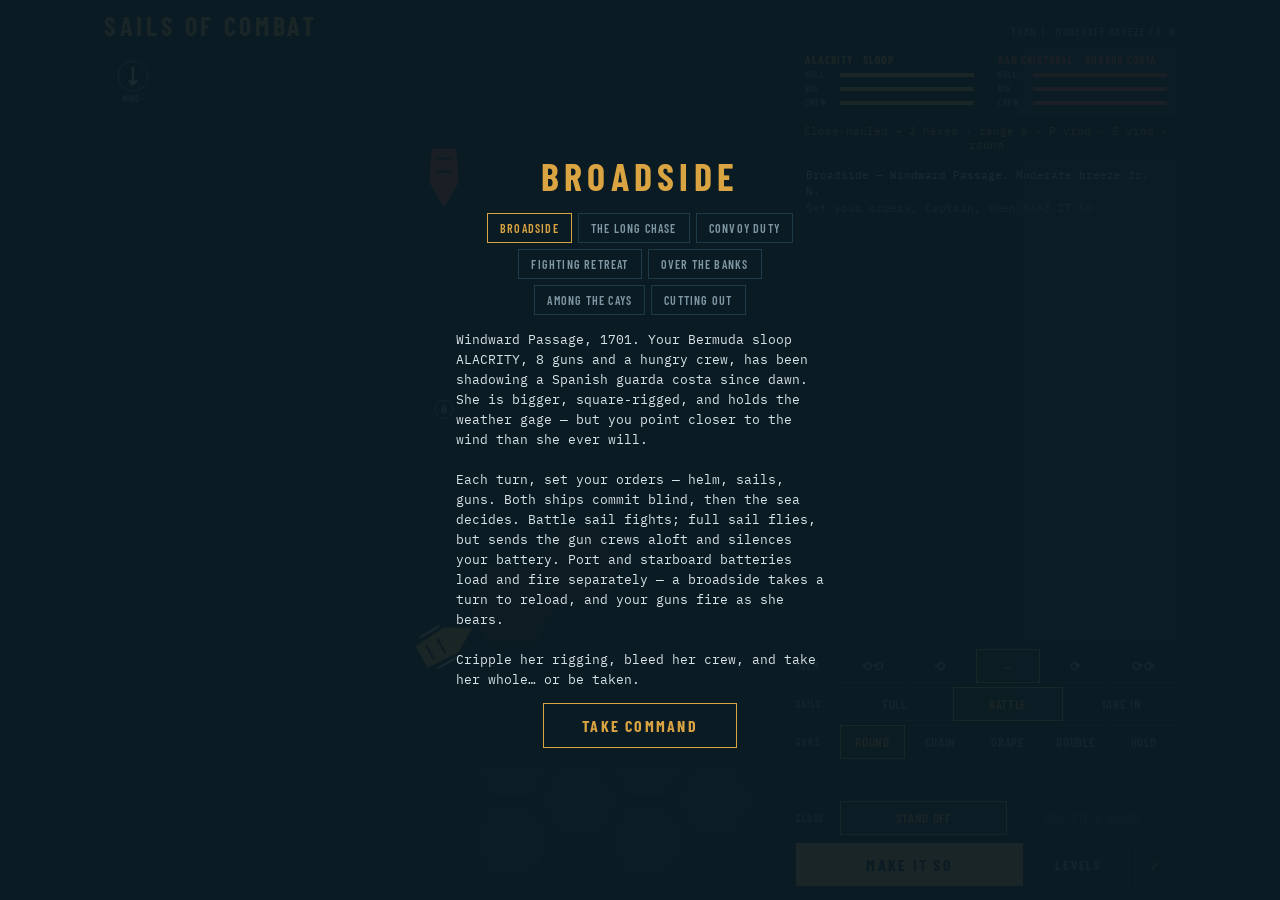
==== index.html @ 85b59c72 "Stop the controls moving between levels Switching levels moved every button. A level with three ship" ====
<!doctype html>
<html lang="en">
<head>
<meta charset="utf-8">
<meta name="viewport" content="width=device-width, initial-scale=1, viewport-fit=cover">
<title>Sails of Combat</title>
<meta name="description" content="A turn-based age-of-sail gunnery duel played on a hex chart.">
<link rel="stylesheet" href="https://fonts.googleapis.com/css2?family=Barlow+Condensed:wght@500;600;700&family=IBM+Plex+Mono:wght@400;500&display=swap">
<link rel="stylesheet" href="src/styles/base.css">
<link rel="stylesheet" href="src/styles/layout.css">
<link rel="stylesheet" href="src/styles/components.css">
</head>
<body>

<div class="wrap">
  <header>
    <h1>Sails of Combat</h1>
    <div class="sub" id="turnLabel">Turn 1</div>
  </header>

  <div id="boardBox"><canvas id="sea"></canvas></div>

  <div class="panel-col">
    <!-- ship cards are built from the scenario at run time -->
    <div class="ships" id="ships"></div>

    <div class="hint" id="hint"></div>

    <div class="log" id="log"></div>

    <div class="orders-area" id="ordersArea">
    <div class="orders" id="ordersNormal">
      <div class="orow"><span class="lbl">Helm</span>
        <div class="seg" id="segHelm">
          <button data-v="-2">⟲⟲</button><button data-v="-1">⟲</button><button data-v="0" class="on">—</button><button data-v="1">⟳</button><button data-v="2">⟳⟳</button>
        </div>
      </div>
      <div class="orow"><span class="lbl">Sails</span>
        <div class="seg" id="segSails">
          <button data-v="full">Full</button><button data-v="battle" class="on">Battle</button><button data-v="takein">Take in</button>
        </div>
      </div>
      <div class="orow"><span class="lbl">Guns</span>
        <div class="seg" id="segShot">
          <button data-v="round" class="on">Round</button><button data-v="chain">Chain</button><button data-v="grape">Grape</button><button data-v="double">Double</button><button data-v="hold">Hold</button>
        </div>
      </div>
      <div class="orow" id="cableRow"><span class="lbl">Cable</span>
        <div class="seg" id="segCable">
          <button data-v="stand" class="on">Stand on</button><button data-v="letgo" id="anchorBtn">Let go anchor</button><button data-v="weigh" id="weighBtn">Weigh anchor</button>
        </div>
      </div>
      <div class="orow"><span class="lbl">Close</span>
        <div class="seg" id="segGrap">
          <button data-v="no" class="on">Stand off</button><button data-v="yes" id="grapBtn">Grapple &amp; board</button>
        </div>
      </div>
    </div>

    <div class="orders" id="ordersBoarding" style="display:none">
      <div class="orow"><span class="lbl">Melee</span>
        <div class="seg" id="segMelee">
          <button data-v="press" class="on">All hands</button><button data-v="boarders">Boarders</button><button data-v="hold">Repel</button><button data-v="back">Cut free</button>
        </div>
      </div>
    </div>

    </div>

    <div class="execrow">
      <button id="exec">Make it so</button>
      <button id="restart">Levels</button>
      <button id="mute" class="icon-btn" title="Sound on or off" aria-label="Sound on or off">♪</button>
    </div>

  </div>
</div>

<div class="banner show" id="banner">
  <h2 id="bTitle">Sails of Combat</h2>
  <div class="picks" id="bList"></div>
  <p id="bText"></p>
  <div class="bbtns">
    <button id="bBtn">Take command</button>
    <button id="bAlt" style="display:none">Resume action</button>
  </div>
</div>

<script type="module" src="src/main.js"></script>
</body>
</html>
---- src/styles/base.css ----
/* Committed single-theme: night gunnery chart. Painted explicitly so it holds
   on any host ground — no light-mode variant by design. */
:root {
  --sea: #0B1B24;
  --panel: #10242F;
  --chart: #1D3A48;
  --chart-dim: #152C38;
  --land: #24404A;
  --shoal: #3C6A72;
  --anchorage: rgba(60, 106, 114, 0.18);
  --land-tall: #35525A;
  --ink: #D8E4E8;
  --ink-dim: #7E97A2;
  --brass: #D9A441;
  --signal: #E4593F;
  --flash: #F2E9D8;

  --ui-sm: 10px;
  --ui-md: 13px;
  --ui-lg: 16px;
}

* { box-sizing: border-box; }

html, body {
  margin: 0; padding: 0; height: 100%;
  background: var(--sea);
  color: var(--ink);
  font-family: "Barlow Condensed", "Arial Narrow", sans-serif;
  touch-action: manipulation;
  -webkit-tap-highlight-color: transparent;
  overflow: hidden;
}

button { font-family: inherit; }

@media (prefers-reduced-motion: reduce) {
  * { animation-duration: 0.01ms !important; transition-duration: 0.01ms !important; }
}
---- src/styles/layout.css ----
/* Phone first: one column, the chart taking whatever height is left over.
   Wide screens get the chart on the left and the orders beside it. */
.wrap {
  max-width: 440px; margin: 0 auto;
  height: 100dvh;
  padding: 8px 10px 10px;
  display: flex; flex-direction: column; gap: 6px;
}

header { display: flex; align-items: baseline; justify-content: space-between; gap: 10px; flex: none; flex-wrap: nowrap; }
h1 { flex: 0 1 auto; min-width: 0; }
h1 { margin: 0; font-size: 20px; font-weight: 700; letter-spacing: 0.14em; text-transform: uppercase; color: var(--brass); }
.sub {
  font-size: 11px; font-weight: 500; letter-spacing: 0.12em; text-transform: uppercase;
  color: var(--ink-dim); text-align: right;
  min-width: 0; overflow: hidden; text-overflow: ellipsis; white-space: nowrap;
}

.ships { display: flex; gap: 6px; flex: none; flex-wrap: wrap; }
#boardBox { flex: 1 1 auto; min-height: 0; position: relative; }
#sea { position: absolute; inset: 0; width: 100%; height: 100%; display: block; border: 1px solid var(--chart); background: var(--sea); }
.panel-col { display: contents; }

/* Landscape phones and tablets: chart left, everything else right. */
@media (min-width: 720px) {
  .wrap {
    max-width: 1100px;
    display: grid;
    grid-template-columns: minmax(0, 1.35fr) minmax(300px, 0.85fr);
    grid-template-rows: auto minmax(0, 1fr);
    column-gap: 12px;
    padding: 10px 14px 14px;
  }
  header { grid-column: 1 / -1; }
  #boardBox { grid-column: 1; grid-row: 2; }
  .panel-col {
    grid-column: 2; grid-row: 2;
    display: flex; flex-direction: column; gap: 8px;
    min-height: 0; overflow-y: auto;
  }
  .ships { flex-wrap: wrap; }
  .card { min-width: 130px; }
  /* The log takes the slack, so the order rows and the buttons stay put no
     matter how many ships a level has or how long the forecast line runs.
     Specific enough to beat the base rule in components.css, which is loaded
     after this file. */
  .panel-col .log { height: auto; flex: 1 1 60px; min-height: 44px; }
  h1 { font-size: 26px; }
}

@media (min-width: 1100px) {
  .wrap { grid-template-columns: minmax(0, 1.5fr) 380px; }
  .seg button { font-size: 14px; padding: 10px 0; }
}

/* Short landscape phones: trim the chrome so the chart still fits. */
@media (max-height: 480px) and (orientation: landscape) {
  h1 { font-size: 17px; }
  .log { height: 44px; }
  .seg button { padding: 6px 0; font-size: 12px; }
  #exec { padding: 8px 0; }
}
---- src/styles/components.css ----
/* --- ship cards --- */
.card { flex: 1 1 140px; background: var(--panel); border: 1px solid var(--chart); padding: 4px 8px 6px; }
.card .name { font-size: 11.5px; font-weight: 700; letter-spacing: 0.09em; text-transform: uppercase; }
.card.you .name { color: var(--brass); }
.card.foe .name { color: var(--signal); }
.card.ward .name { color: var(--ink); }
.card.hidden-ship { opacity: 0.42; }
.card.struck { opacity: 0.3; text-decoration: line-through; }
.bar { display: flex; align-items: center; gap: 5px; margin-top: 3px; }
.bar .lb { width: 30px; font-size: 9px; font-weight: 600; letter-spacing: 0.12em; text-transform: uppercase; color: var(--ink-dim); }
.bar .track { flex: 1; height: 4px; background: rgba(0,0,0,0.45); }
.bar .fill { height: 100%; transition: width 180ms linear; }
.you .fill { background: var(--brass); }
.foe .fill { background: var(--signal); }
.ward .fill { background: var(--ink); }

/* --- forecast line --- */
.hint {
  flex: none; font-family: "IBM Plex Mono", monospace;
  font-size: 11px; color: var(--brass); text-align: center;
  /* Two lines' worth, always: it wraps on some levels and not others. */
  min-height: 2.7em; display: flex; align-items: center; justify-content: center;
}

/* --- order segments --- */
.orders-area { flex: none; }
.orders { display: flex; flex-direction: column; gap: 4px; flex: none; }
/* A row that does not apply on this map keeps its space rather than collapsing
   and dragging every control under the cursor somewhere else. */
.orow.reserved { visibility: hidden; }
.orow { display: flex; gap: 4px; align-items: stretch; }
.orow .lbl { width: 40px; display: flex; align-items: center; font-size: 10px; font-weight: 600; letter-spacing: 0.12em; text-transform: uppercase; color: var(--ink-dim); }
.seg { flex: 1; display: flex; gap: 3px; }
.seg button {
  flex: 1; font-size: var(--ui-md); font-weight: 600; letter-spacing: 0.05em; text-transform: uppercase;
  padding: 8px 0; border: 1px solid var(--chart);
  background: transparent; color: var(--ink-dim); cursor: pointer;
  min-height: 34px;
}
.seg button.on { border-color: var(--brass); color: var(--brass); background: rgba(217,164,65,0.10); }
.seg button:disabled { opacity: 0.3; cursor: default; }
.seg button:focus-visible { outline: 2px solid var(--flash); outline-offset: 1px; }

.execrow { display: flex; gap: 5px; flex: none; align-items: stretch; }
.execrow button { font-weight: 700; letter-spacing: 0.14em; text-transform: uppercase; cursor: pointer; }
#exec { flex: 2.6; font-size: var(--ui-lg); padding: 11px 0; border: 1px solid var(--brass); background: var(--brass); color: var(--sea); }
#exec:disabled { opacity: 0.4; }
#restart { flex: 1; font-size: var(--ui-md); border: 1px solid var(--chart); background: transparent; color: var(--ink-dim); }

/* --- log --- */
.log {
  flex: none; background: var(--panel); border: 1px solid var(--chart);
  padding: 5px 9px; font-family: "IBM Plex Mono", monospace;
  font-size: 11px; line-height: 1.5; color: var(--ink-dim);
  height: 58px; overflow-y: auto;
}
.log .you { color: var(--brass); }
.log .foe { color: var(--signal); }
.log .big { color: var(--flash); }
.log .turnhead { color: var(--ink); }

/* --- briefing / verdict overlay --- */
.banner {
  position: fixed; inset: 0; display: none;
  align-items: center; justify-content: center; flex-direction: column; gap: 14px;
  background: rgba(11,27,36,0.93); text-align: center; padding: 26px 20px; z-index: 10;
  overflow-y: auto;
}
.banner.show { display: flex; }
.banner h2 { margin: 0; font-size: clamp(26px, 7vw, 38px); font-weight: 700; letter-spacing: 0.14em; text-transform: uppercase; }
.banner p {
  font-family: "IBM Plex Mono", monospace; font-size: 12.5px; line-height: 1.6;
  color: var(--ink); margin: 0; max-width: 46ch; text-align: left; white-space: pre-line;
}
.banner .picks { display: flex; flex-wrap: wrap; gap: 6px; justify-content: center; max-width: 46ch; }
.banner .pick {
  font-size: 12px; font-weight: 600; letter-spacing: 0.1em; text-transform: uppercase;
  padding: 7px 12px; border: 1px solid var(--chart); background: transparent; color: var(--ink-dim); cursor: pointer;
}
.banner .pick.on { border-color: var(--brass); color: var(--brass); }
.banner .pick.won { color: var(--ink); border-color: var(--ink-dim); }
.banner .pick.won.on { color: var(--brass); border-color: var(--brass); }
.banner .bbtns { display: flex; gap: 8px; flex-wrap: wrap; justify-content: center; }
.banner #bAlt {
  font-size: var(--ui-md); font-weight: 600; letter-spacing: 0.12em; text-transform: uppercase;
  padding: 12px 22px; border: 1px solid var(--chart); background: transparent; color: var(--ink-dim); cursor: pointer;
}
.banner #bBtn {
  font-size: var(--ui-lg); font-weight: 700; letter-spacing: 0.14em; text-transform: uppercase;
  padding: 12px 38px; border: 1px solid var(--brass); background: transparent; color: var(--brass); cursor: pointer;
}

/* --- sound toggle, in the button row where it always has room --- */
.icon-btn {
  flex: 0 0 auto;
  border: 1px solid var(--chart); background: transparent; color: var(--brass);
  font-size: 15px; line-height: 1; padding: 0 12px; cursor: pointer; min-width: 42px;
}
.icon-btn.off { color: var(--ink-dim); }
.icon-btn:focus-visible { outline: 2px solid var(--flash); outline-offset: 1px; }
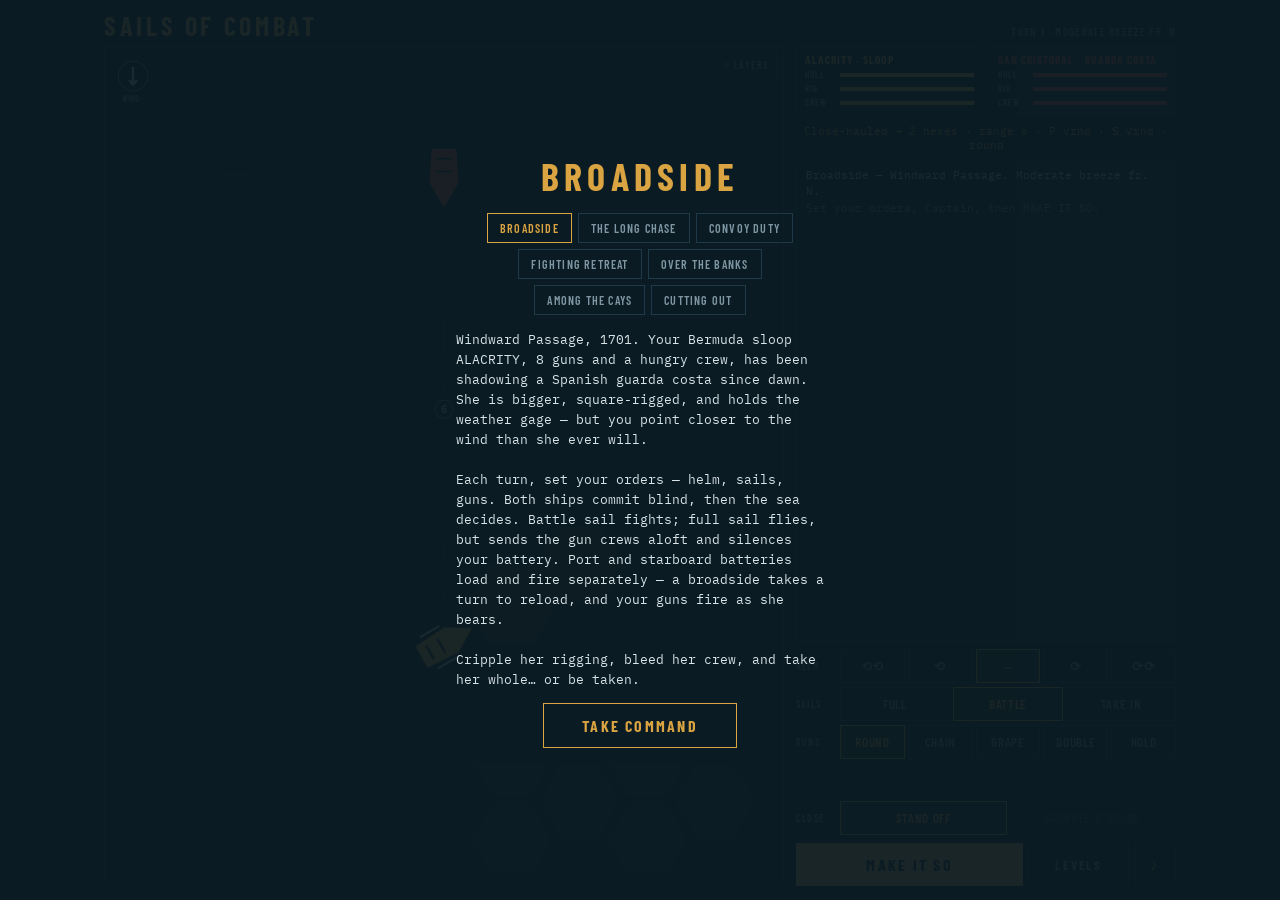
==== commit bc8b0b52: "Splinters, leeway, fire, and prizes that must be manned Closes #12, #13, #14, #15 — four mechanics t" ====
--- a/index.html
+++ b/index.html
@@ -42,7 +42,7 @@
       </div>
       <div class="orow"><span class="lbl">Guns</span>
         <div class="seg" id="segShot">
-          <button data-v="round" class="on">Round</button><button data-v="chain">Chain</button><button data-v="grape">Grape</button><button data-v="double">Double</button><button data-v="hold">Hold</button>
+          <button data-v="round" class="on">Round</button><button data-v="chain">Chain</button><button data-v="grape">Grape</button><button data-v="double">Double</button><button data-v="hold">Hold</button><button data-v="fireparty" id="firePartyBtn">Fire party</button>
         </div>
       </div>
       <div class="orow" id="cableRow"><span class="lbl">Cable</span>
@@ -52,7 +52,7 @@
       </div>
       <div class="orow"><span class="lbl">Close</span>
         <div class="seg" id="segGrap">
-          <button data-v="no" class="on">Stand off</button><button data-v="yes" id="grapBtn">Grapple &amp; board</button>
+          <button data-v="no" class="on">Stand off</button><button data-v="yes" id="grapBtn">Grapple &amp; board</button><button data-v="prize" id="prizeBtn">Take possession</button>
         </div>
       </div>
     </div>
--- a/src/styles/components.css
+++ b/src/styles/components.css
@@ -98,3 +98,74 @@
 }
 .icon-btn.off { color: var(--ink-dim); }
 .icon-btn:focus-visible { outline: 2px solid var(--flash); outline-offset: 1px; }
+
+/* --- a helm that demands an order (wind shift, or irons dead ahead) --- */
+.orow.warn .lbl { color: var(--signal); }
+.orow.warn .seg button { border-color: var(--signal); }
+@media (prefers-reduced-motion: no-preference) {
+  .orow.warn .lbl { animation: helm-blink 1.1s steps(2, start) infinite; }
+}
+@keyframes helm-blink { 50% { opacity: 0.35; } }
+
+/* --- the ship sheet, opened from a ship card --- */
+.ships .card { cursor: pointer; }
+.sheet {
+  position: fixed; inset: 0; z-index: 20; display: none;
+  align-items: center; justify-content: center;
+  background: rgba(11, 27, 36, 0.88); padding: 20px;
+}
+.sheet.show { display: flex; }
+.sheet .inner {
+  background: var(--panel); border: 1px solid var(--chart);
+  padding: 14px 16px 12px; max-width: 350px; width: 100%;
+  font-family: "IBM Plex Mono", monospace; font-size: 12px; line-height: 1.65;
+  color: var(--ink);
+}
+.sheet h3 {
+  margin: 0 0 6px; font-family: "Barlow Condensed", sans-serif;
+  font-size: 18px; font-weight: 700; letter-spacing: 0.1em; text-transform: uppercase;
+  color: var(--brass);
+}
+.sheet .dim { color: var(--ink-dim); }
+.sheet .mounts { margin-top: 6px; }
+.sheet .mount { margin-top: 4px; }
+.sheet .cond { margin-top: 8px; }
+.sheet .closehint { margin-top: 8px; }
+/* --- chart layers control, top right of the chart --- */
+.layers { position: absolute; top: 6px; right: 6px; z-index: 3; }
+.layers-btn {
+  font-family: inherit; font-size: 10px; font-weight: 600;
+  letter-spacing: 0.12em; text-transform: uppercase;
+  padding: 5px 9px; cursor: pointer;
+  border: 1px solid var(--chart); background: rgba(16,36,47,0.85); color: var(--ink-dim);
+}
+.layers.open .layers-btn, .layers-btn:hover { color: var(--brass); border-color: var(--brass); }
+.layers-btn:focus-visible { outline: 2px solid var(--flash); outline-offset: 1px; }
+.layers-menu {
+  display: none; position: absolute; top: calc(100% + 4px); right: 0;
+  min-width: 158px; padding: 4px;
+  border: 1px solid var(--chart); background: rgba(16,36,47,0.96);
+}
+.layers.open .layers-menu { display: block; }
+.layers-row {
+  display: flex; align-items: center; gap: 7px; width: 100%;
+  font-family: inherit; font-size: 11.5px; font-weight: 600;
+  letter-spacing: 0.06em; text-transform: uppercase;
+  padding: 6px 6px; cursor: pointer;
+  border: 0; background: transparent; color: var(--ink-dim); text-align: left;
+}
+.layers-row:hover { color: var(--ink); }
+.layers-row.on { color: var(--brass); }
+.layers-row.empty .nm { text-decoration: line-through; opacity: 0.6; }
+.layers-row .tick {
+  width: 11px; height: 11px; flex: none;
+  border: 1px solid currentColor; position: relative;
+}
+.layers-row.on .tick::after {
+  content: ''; position: absolute; inset: 2px; background: currentColor;
+}
+.layers-note {
+  font-family: "IBM Plex Mono", monospace; font-size: 9.5px; line-height: 1.4;
+  color: var(--ink-dim); padding: 2px 6px 5px; max-width: 158px;
+}
+.layers-note:empty { display: none; }
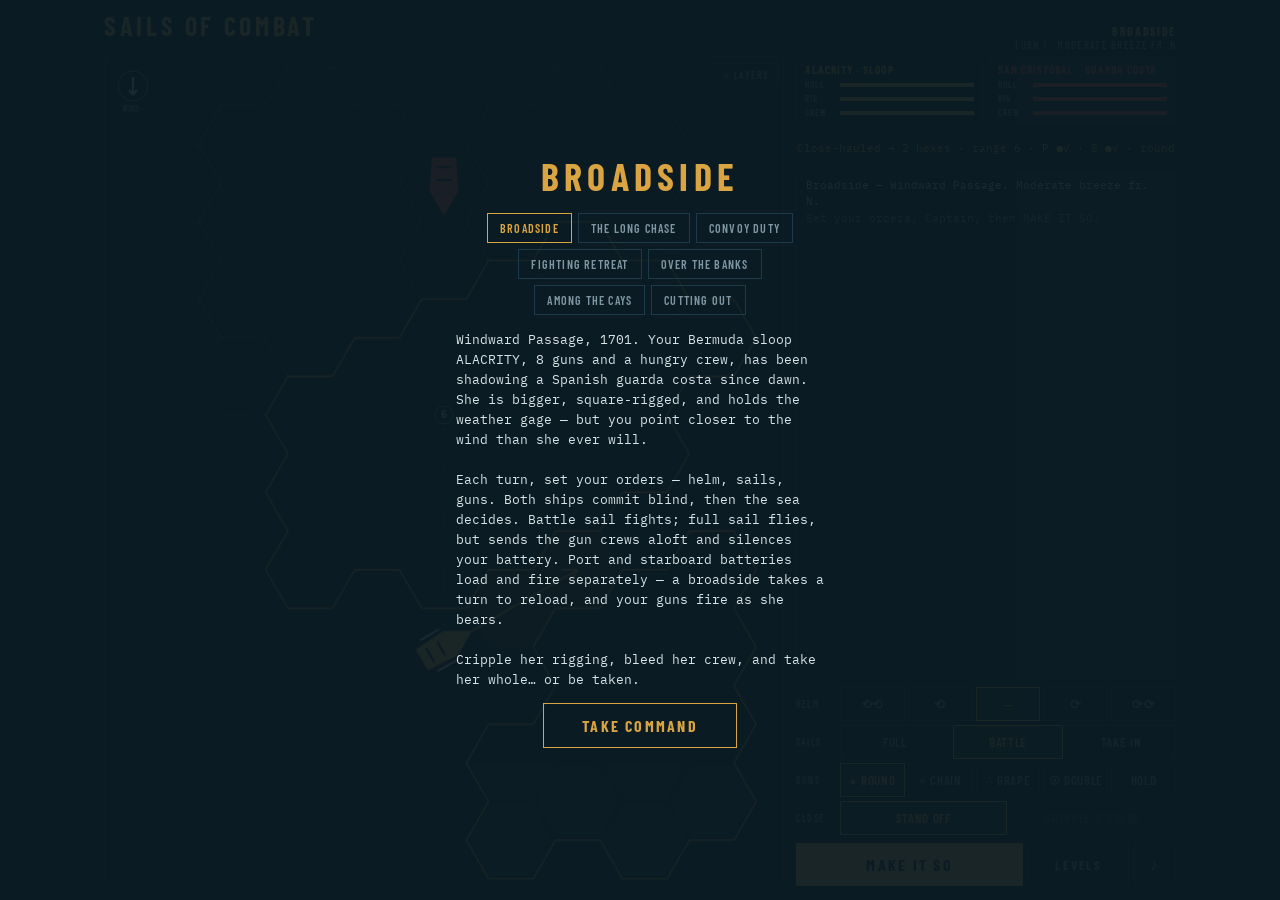
==== commit 86ad72df: "Fix six reported issues: prize window, battery states, AI routing, small screens, the anchor row, le" ====
--- a/index.html
+++ b/index.html
@@ -42,7 +42,7 @@
       </div>
       <div class="orow"><span class="lbl">Guns</span>
         <div class="seg" id="segShot">
-          <button data-v="round" class="on">Round</button><button data-v="chain">Chain</button><button data-v="grape">Grape</button><button data-v="double">Double</button><button data-v="hold">Hold</button><button data-v="fireparty" id="firePartyBtn">Fire party</button>
+          <button data-v="round" class="on"><span class="ic">●</span>Round</button><button data-v="chain"><span class="ic">∞</span>Chain</button><button data-v="grape"><span class="ic">∴</span>Grape</button><button data-v="double"><span class="ic">⦿</span>Double</button><button data-v="hold">Hold</button><button data-v="fireparty" id="firePartyBtn">Fire party</button>
         </div>
       </div>
       <div class="orow" id="cableRow"><span class="lbl">Cable</span>
@@ -69,6 +69,7 @@
 
     <div class="execrow">
       <button id="exec">Make it so</button>
+      <button id="endAction" hidden>End action</button>
       <button id="restart">Levels</button>
       <button id="mute" class="icon-btn" title="Sound on or off" aria-label="Sound on or off">♪</button>
     </div>
--- a/src/styles/layout.css
+++ b/src/styles/layout.css
@@ -16,7 +16,14 @@
   min-width: 0; overflow: hidden; text-overflow: ellipsis; white-space: nowrap;
 }
 
-.ships { display: flex; gap: 6px; flex: none; flex-wrap: wrap; }
+/* A grid, not a wrapping row: with three ships the odd one out used to stretch
+   the full width, and a wider card reads as a longer bar — as if she had more
+   hull than anyone. Every card is now the same width whatever the count. */
+.ships {
+  display: grid; gap: 6px; flex: none;
+  grid-template-columns: repeat(2, minmax(0, 1fr));
+}
+.ships.many { grid-template-columns: repeat(2, minmax(0, 1fr)); }
 #boardBox { flex: 1 1 auto; min-height: 0; position: relative; }
 #sea { position: absolute; inset: 0; width: 100%; height: 100%; display: block; border: 1px solid var(--chart); background: var(--sea); }
 .panel-col { display: contents; }
@@ -38,8 +45,7 @@
     display: flex; flex-direction: column; gap: 8px;
     min-height: 0; overflow-y: auto;
   }
-  .ships { flex-wrap: wrap; }
-  .card { min-width: 130px; }
+  .card { min-width: 0; }
   /* The log takes the slack, so the order rows and the buttons stay put no
      matter how many ships a level has or how long the forecast line runs.
      Specific enough to beat the base rule in components.css, which is loaded
@@ -53,6 +59,29 @@
   .seg button { font-size: 14px; padding: 10px 0; }
 }
 
+/* Small screens: the chart is the game. Everything else gets compact so the
+   board can have the space — the ship cards lose their bar labels and shrink to
+   a single line each, and the header collapses to one tight row. */
+@media (max-width: 480px) {
+  .wrap { padding: 4px 6px 6px; gap: 4px; }
+  h1 { font-size: 15px; letter-spacing: 0.1em; }
+  .sub { font-size: 9.5px; }
+  .ships { gap: 4px; }
+  .card { padding: 2px 5px 3px; }
+  .card .name { font-size: 10px; }
+  .bar { gap: 3px; margin-top: 1px; }
+  /* Hull / Rig / Crew shorten to H / R / C rather than vanishing — three
+     unlabelled bars tell you nothing about which one is bleeding. */
+  .bar .lb { width: 9px; }
+  .bar .track { height: 3px; }
+  .hint { font-size: 10px; min-height: 2.4em; }
+  .orow .lbl { width: 30px; font-size: 9px; }
+  .seg { gap: 2px; }
+  .seg button { font-size: 11px; padding: 6px 0; min-height: 30px; }
+  #exec { font-size: 14px; padding: 9px 0; }
+  .log { height: 46px; font-size: 10px; padding: 3px 6px; }
+}
+
 /* Short landscape phones: trim the chrome so the chart still fits. */
 @media (max-height: 480px) and (orientation: landscape) {
   h1 { font-size: 17px; }
--- a/src/styles/components.css
+++ b/src/styles/components.css
@@ -7,6 +7,11 @@
 .card.hidden-ship { opacity: 0.42; }
 .card.struck { opacity: 0.3; text-decoration: line-through; }
 .bar { display: flex; align-items: center; gap: 5px; margin-top: 3px; }
+.lb-abbr { display: none; }
+@media (max-width: 480px) {
+  .lb-full { display: none; }
+  .lb-abbr { display: inline; }
+}
 .bar .lb { width: 30px; font-size: 9px; font-weight: 600; letter-spacing: 0.12em; text-transform: uppercase; color: var(--ink-dim); }
 .bar .track { flex: 1; height: 4px; background: rgba(0,0,0,0.45); }
 .bar .fill { height: 100%; transition: width 180ms linear; }
@@ -25,9 +30,10 @@
 /* --- order segments --- */
 .orders-area { flex: none; }
 .orders { display: flex; flex-direction: column; gap: 4px; flex: none; }
-/* A row that does not apply on this map keeps its space rather than collapsing
-   and dragging every control under the cursor somewhere else. */
-.orow.reserved { visibility: hidden; }
+/* A row that does not apply on this map is removed outright: [hidden] wins
+   over the flex display below it. Nothing under it shifts, because the log
+   above the orders takes up the slack. */
+.orow[hidden] { display: none !important; }
 .orow { display: flex; gap: 4px; align-items: stretch; }
 .orow .lbl { width: 40px; display: flex; align-items: center; font-size: 10px; font-weight: 600; letter-spacing: 0.12em; text-transform: uppercase; color: var(--ink-dim); }
 .seg { flex: 1; display: flex; gap: 3px; }
@@ -52,7 +58,7 @@
   flex: none; background: var(--panel); border: 1px solid var(--chart);
   padding: 5px 9px; font-family: "IBM Plex Mono", monospace;
   font-size: 11px; line-height: 1.5; color: var(--ink-dim);
-  height: 58px; overflow-y: auto;
+  height: 78px; overflow-y: auto; cursor: pointer;
 }
 .log .you { color: var(--brass); }
 .log .foe { color: var(--signal); }
@@ -169,3 +175,43 @@
   color: var(--ink-dim); padding: 2px 6px 5px; max-width: 158px;
 }
 .layers-note:empty { display: none; }
+
+/* Charge glyphs on the shot buttons: a ball, two linked, a scatter, a double. */
+.seg button .ic { margin-right: 4px; opacity: 0.85; font-size: 11px; }
+@media (max-width: 480px) { .seg button .ic { margin-right: 2px; } }
+
+/* The full action, on a tap. */
+.logfull {
+  position: fixed; inset: 0; z-index: 21; display: none;
+  align-items: center; justify-content: center;
+  background: rgba(11, 27, 36, 0.9); padding: 20px;
+}
+.logfull.show { display: flex; }
+.logfull .inner {
+  background: var(--panel); border: 1px solid var(--chart);
+  padding: 12px 14px; max-width: 460px; width: 100%; max-height: 78vh; overflow-y: auto;
+  font-family: "IBM Plex Mono", monospace; font-size: 11.5px; line-height: 1.6;
+  color: var(--ink-dim);
+}
+.logfull .you { color: var(--brass); }
+.logfull .foe { color: var(--signal); }
+.logfull .big { color: var(--flash); }
+.logfull .turnhead { color: var(--ink); margin-top: 6px; }
+.logfull .closehint { color: var(--ink-dim); opacity: 0.7; margin-top: 10px; }
+
+#endAction {
+  flex: 1.4; font-size: var(--ui-md);
+  border: 1px solid var(--brass); background: transparent; color: var(--brass);
+}
+
+/* Header right: the action's name over the turn and the weather. */
+.level-name {
+  font-size: 12px; font-weight: 700; letter-spacing: 0.14em; text-transform: uppercase;
+  color: var(--brass);
+  overflow: hidden; text-overflow: ellipsis; white-space: nowrap;
+}
+.turn-line { font-size: 10.5px; overflow: hidden; text-overflow: ellipsis; white-space: nowrap; }
+@media (max-width: 480px) {
+  .level-name { font-size: 10.5px; letter-spacing: 0.1em; }
+  .turn-line { font-size: 9px; }
+}
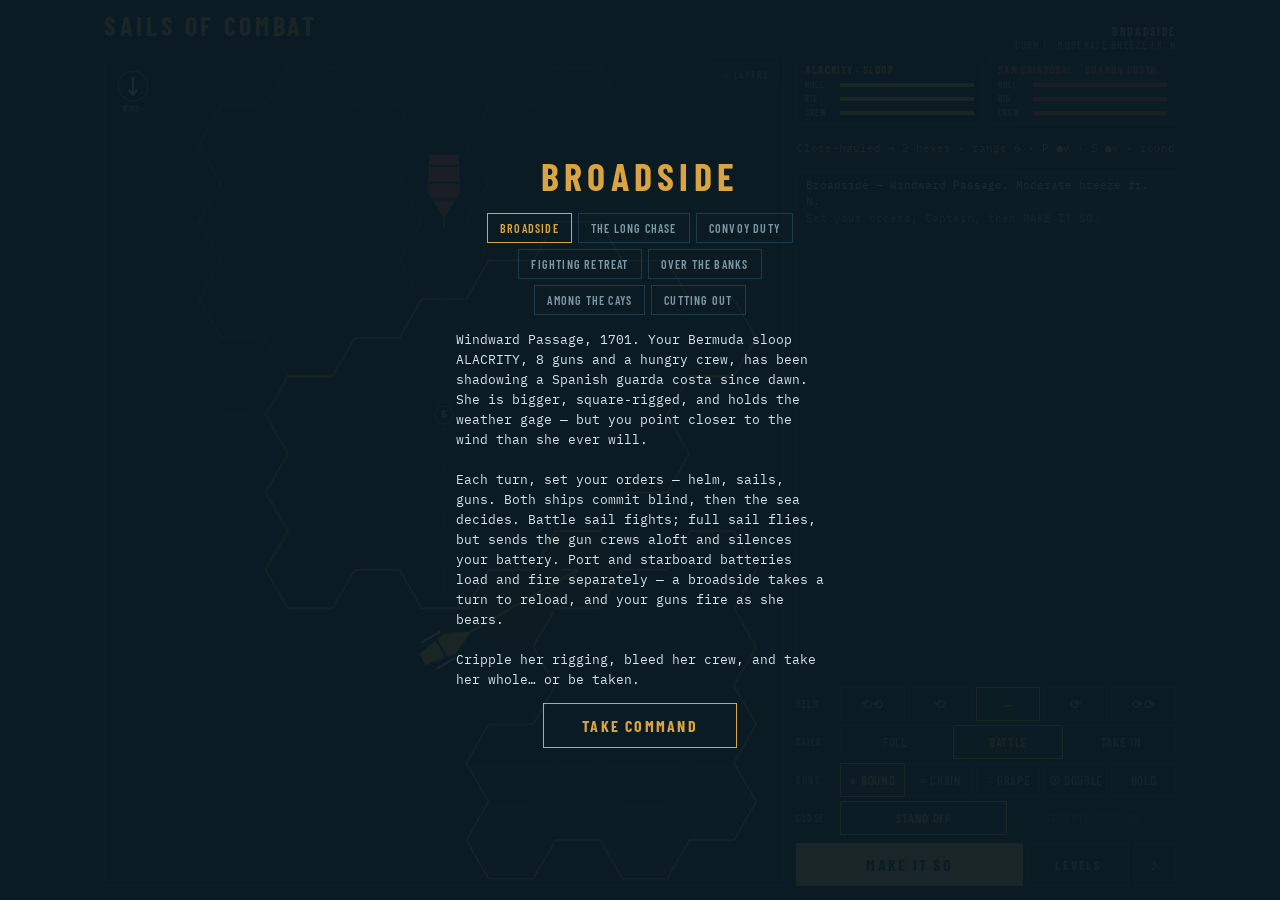
==== commit f59f8458: "Make boarding legible: a deck bar, stakes on the buttons, and the odds said out loud Closes #30. The" ====
--- a/index.html
+++ b/index.html
@@ -58,9 +58,19 @@
     </div>
 
     <div class="orders" id="ordersBoarding" style="display:none">
+      <div class="orow momentum-row">
+        <span class="lbl">Deck</span>
+        <div class="momentum" id="momentum" aria-label="Who holds the deck">
+          <span class="m-end her">HERS</span>
+          <span class="m-tick"></span><span class="m-tick"></span><span class="m-tick"></span>
+          <span class="m-tick m-mid"></span>
+          <span class="m-tick"></span><span class="m-tick"></span><span class="m-tick"></span>
+          <span class="m-end yours">YOURS</span>
+        </div>
+      </div>
       <div class="orow"><span class="lbl">Melee</span>
         <div class="seg" id="segMelee">
-          <button data-v="press" class="on">All hands</button><button data-v="boarders">Boarders</button><button data-v="hold">Repel</button><button data-v="back">Cut free</button>
+          <button data-v="press" class="on" title="Everyone over the side: gains ground fastest, and pays the heaviest butcher's bill">All hands</button><button data-v="boarders" title="The boarding party alone: steadier going, far cheaper in men">Boarders</button><button data-v="hold" title="Hold the rail: the strongest posture there is, but it gains no ground">Repel</button><button data-v="back" title="Cut the lashings and sheer off — easier while you are winning the deck">Cut free</button>
         </div>
       </div>
     </div>
--- a/src/styles/base.css
+++ b/src/styles/base.css
@@ -5,10 +5,14 @@
   --panel: #10242F;
   --chart: #1D3A48;
   --chart-dim: #152C38;
-  --land: #24404A;
+  /* Water gets colder and darker as it deepens; land is warm against it, so
+     the eye reads coast, bank and open sea apart at a glance. */
+  --sea-shallow: #102C33;
+  --land: #3A4436;
+  --land-shore: #4A5340;
   --shoal: #3C6A72;
   --anchorage: rgba(60, 106, 114, 0.18);
-  --land-tall: #35525A;
+  --land-tall: #56603F;
   --ink: #D8E4E8;
   --ink-dim: #7E97A2;
   --brass: #D9A441;
--- a/src/styles/components.css
+++ b/src/styles/components.css
@@ -215,3 +215,24 @@
   .level-name { font-size: 10.5px; letter-spacing: 0.1em; }
   .turn-line { font-size: 9px; }
 }
+
+/* Who holds the deck: seven ticks, a pointer, and a goal line at each end. */
+.momentum {
+  flex: 1; display: flex; align-items: center; gap: 3px;
+  border: 1px solid var(--chart); padding: 4px 6px; min-height: 34px;
+}
+.m-tick {
+  flex: 1; height: 8px; background: rgba(0,0,0,0.4);
+  border: 1px solid var(--chart-dim);
+}
+.m-tick.m-mid { background: rgba(0,0,0,0.55); }
+.m-tick.on-you { background: var(--brass); border-color: var(--brass); }
+.m-tick.on-foe { background: var(--signal); border-color: var(--signal); }
+.m-end {
+  font-size: 8.5px; font-weight: 700; letter-spacing: 0.1em;
+  color: var(--ink-dim); flex: none;
+}
+.m-end.yours { color: var(--brass); }
+.m-end.her { color: var(--signal); }
+.momentum.at-goal .m-end.yours, .momentum.at-goal .m-end.her { color: var(--flash); }
+.m-tick.on-even { background: var(--ink-dim); border-color: var(--ink-dim); }
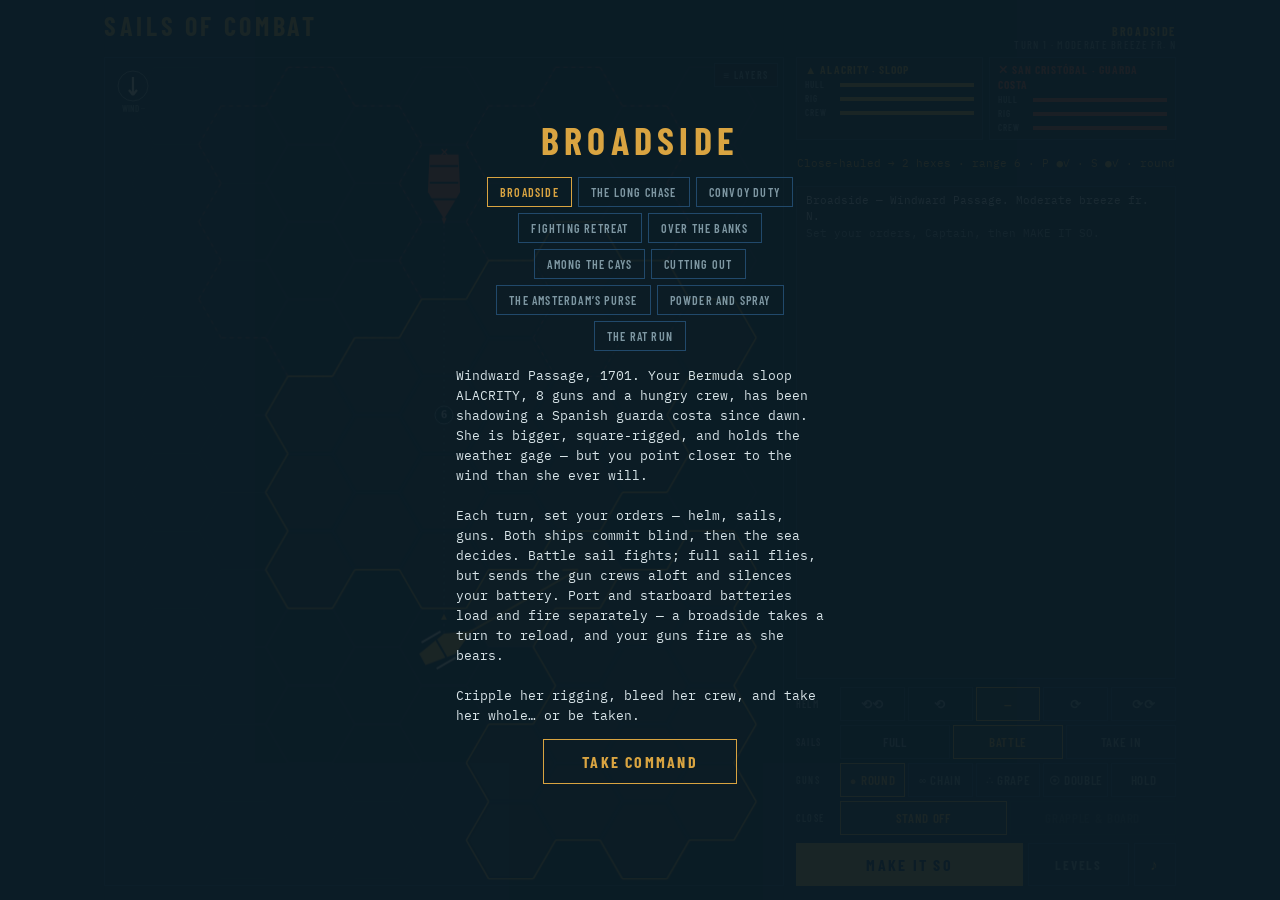
==== commit ef00d84f: "Replay a fight from its seed Closes #49. A fight is a seed and a list of orders: everything else — e" ====
--- a/index.html
+++ b/index.html
@@ -94,6 +94,7 @@
   <div class="bbtns">
     <button id="bBtn">Take command</button>
     <button id="bAlt" style="display:none">Resume action</button>
+    <button id="bShare" style="display:none">Copy replay link</button>
   </div>
 </div>
 
--- a/src/styles/base.css
+++ b/src/styles/base.css
@@ -1,13 +1,13 @@
 /* Committed single-theme: night gunnery chart. Painted explicitly so it holds
    on any host ground — no light-mode variant by design. */
 :root {
-  --sea: #0B1B24;
-  --panel: #10242F;
-  --chart: #1D3A48;
-  --chart-dim: #152C38;
+  --sea: #0D2940;
+  --panel: #11293A;
+  --chart: #21496B;
+  --chart-dim: #17374F;
   /* Water gets colder and darker as it deepens; land is warm against it, so
      the eye reads coast, bank and open sea apart at a glance. */
-  --sea-shallow: #102C33;
+  --sea-shallow: #14425A;
   --land: #3A4436;
   --land-shore: #4A5340;
   --shoal: #3C6A72;
--- a/src/styles/components.css
+++ b/src/styles/components.css
@@ -236,3 +236,50 @@
 .m-end.her { color: var(--signal); }
 .momentum.at-goal .m-end.yours, .momentum.at-goal .m-end.her { color: var(--flash); }
 .m-tick.on-even { background: var(--ink-dim); border-color: var(--ink-dim); }
+/* --- the after-action report on the verdict screen --- */
+.banner { overflow-y: auto; }
+.banner .stats {
+  width: 100%; max-width: 46ch;
+  font-family: "IBM Plex Mono", monospace; font-size: 12px; text-align: left;
+  font-variant-numeric: tabular-nums;
+}
+.banner .stats .srow {
+  display: flex; justify-content: space-between; gap: 12px;
+  border-bottom: 1px solid var(--chart); padding: 3px 0;
+}
+.banner .stats .k {
+  color: var(--ink-dim); text-transform: uppercase;
+  font-family: "Barlow Condensed", sans-serif; font-size: 11px; letter-spacing: 0.1em;
+  align-self: center; white-space: nowrap;
+}
+.banner .aarlog {
+  width: 100%; max-width: 46ch; max-height: 26vh; overflow-y: auto;
+  border: 1px solid var(--chart); background: var(--panel);
+  padding: 8px 10px;
+  font-family: "IBM Plex Mono", monospace; font-size: 11px; line-height: 1.55;
+  color: var(--ink-dim); text-align: left;
+}
+.aarlog .you { color: var(--brass); }
+.aarlog .foe { color: var(--signal); }
+.aarlog .big { color: var(--flash); }
+.aarlog .turnhead { color: var(--ink); }
+
+/* What kind of captain she is, on her ship sheet. */
+.sheet .tell { margin-top: 6px; color: var(--signal); font-size: 11.5px; line-height: 1.5; }
+
+/* --- a second channel wherever colour alone said yours or hers -------------
+   Brass against signal is a weak pair under red-green colour blindness (76
+   apart in normal vision, 47 under deuteranopia, both oranges by then). Every
+   surface carries the same mark, so the colour is confirmation, not the
+   message. */
+.log .you::before { content: '▲ '; opacity: 0.8; }
+.log .foe::before { content: '✕ '; opacity: 0.8; }
+.log .big::before { content: '! '; opacity: 0.8; }
+
+/* Hers is hatched, yours is solid — the deck bar reads without colour. */
+.m-tick.on-foe {
+  background: repeating-linear-gradient(
+    45deg, var(--signal) 0 2px, rgba(0,0,0,0.45) 2px 4px);
+}
+.aarlog .you::before { content: '▲ '; opacity: 0.8; }
+.aarlog .foe::before { content: '✕ '; opacity: 0.8; }
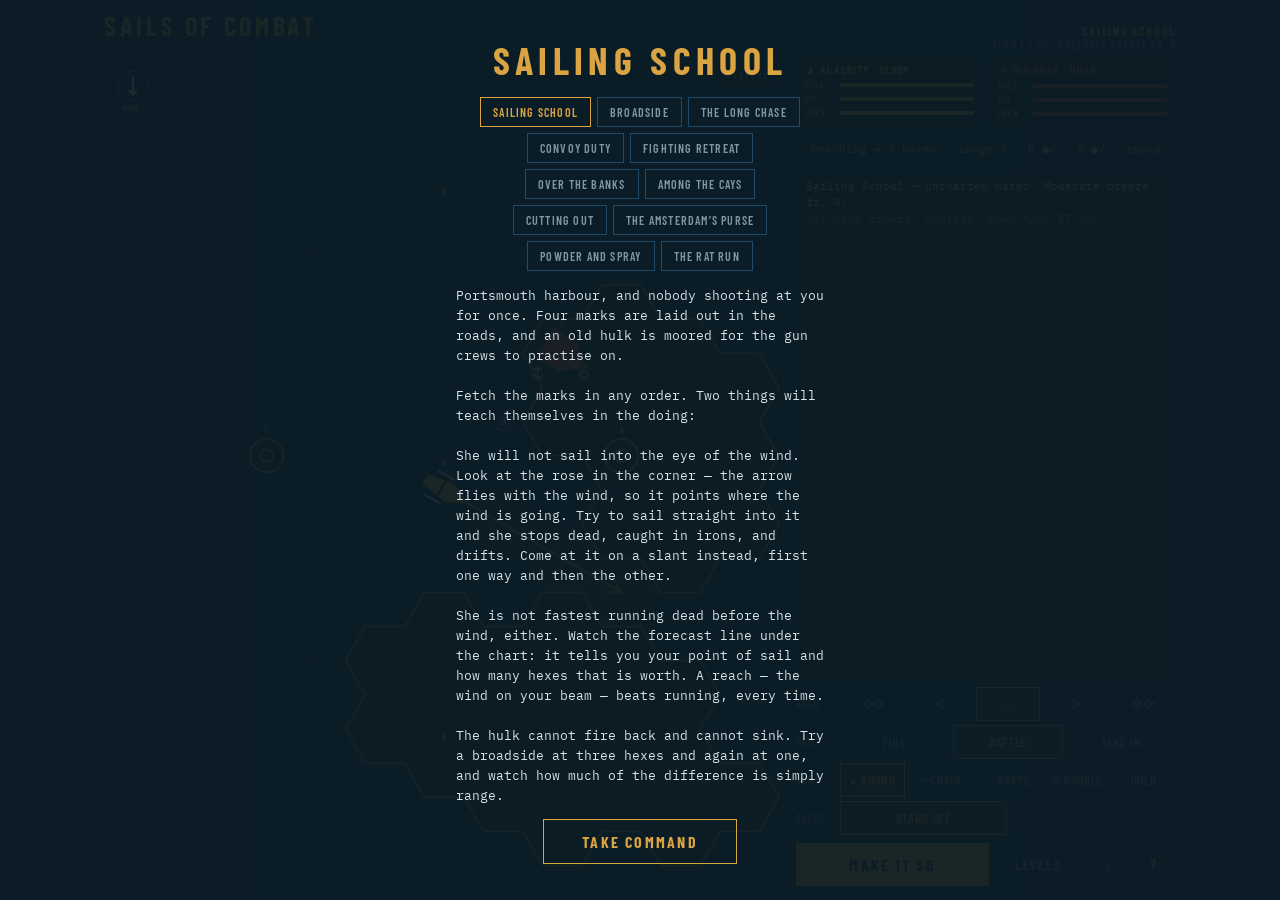
==== commit 25fe61ef: "A sailing school, and the manual on one screen Closes #48. Nothing in the game taught the game. The " ====
--- a/index.html
+++ b/index.html
@@ -82,6 +82,7 @@
       <button id="endAction" hidden>End action</button>
       <button id="restart">Levels</button>
       <button id="mute" class="icon-btn" title="Sound on or off" aria-label="Sound on or off">♪</button>
+      <button id="help" class="icon-btn" title="What the orders mean (?)" aria-label="Reference card">?</button>
     </div>
 
   </div>
--- a/src/styles/components.css
+++ b/src/styles/components.css
@@ -283,3 +283,38 @@
 }
 .aarlog .you::before { content: '▲ '; opacity: 0.8; }
 .aarlog .foe::before { content: '✕ '; opacity: 0.8; }
+
+/* --- the reference card: the manual, on one screen, mid-action --- */
+.reference {
+  position: fixed; inset: 0; z-index: 25; display: flex;
+  align-items: flex-start; justify-content: center;
+  background: rgba(11,27,36,0.94); padding: 18px; overflow-y: auto;
+}
+.reference[hidden] { display: none; }
+.ref-inner { max-width: 720px; width: 100%; padding-bottom: 20px; }
+.reference h2 {
+  margin: 4px 0 12px; font-size: 20px; font-weight: 700;
+  letter-spacing: 0.14em; text-transform: uppercase; color: var(--brass);
+}
+.reference h3 {
+  margin: 14px 0 4px; font-size: 11px; font-weight: 700; letter-spacing: 0.16em;
+  text-transform: uppercase; color: var(--ink-dim);
+  border-bottom: 1px solid var(--chart); padding-bottom: 3px;
+}
+.ref-row { display: flex; gap: 10px; padding: 4px 0; align-items: baseline; }
+.ref-k {
+  flex: 0 0 108px; font-size: 12px; font-weight: 600; letter-spacing: 0.06em;
+  text-transform: uppercase; color: var(--brass);
+}
+.ref-v {
+  flex: 1 1 auto; font-family: "IBM Plex Mono", monospace;
+  font-size: 11.5px; line-height: 1.55; color: var(--ink);
+}
+.ref-close {
+  margin-top: 16px; text-align: center; color: var(--ink-dim);
+  font-family: "IBM Plex Mono", monospace; font-size: 11px;
+}
+@media (max-width: 560px) {
+  .ref-row { flex-direction: column; gap: 1px; }
+  .ref-k { flex: none; }
+}
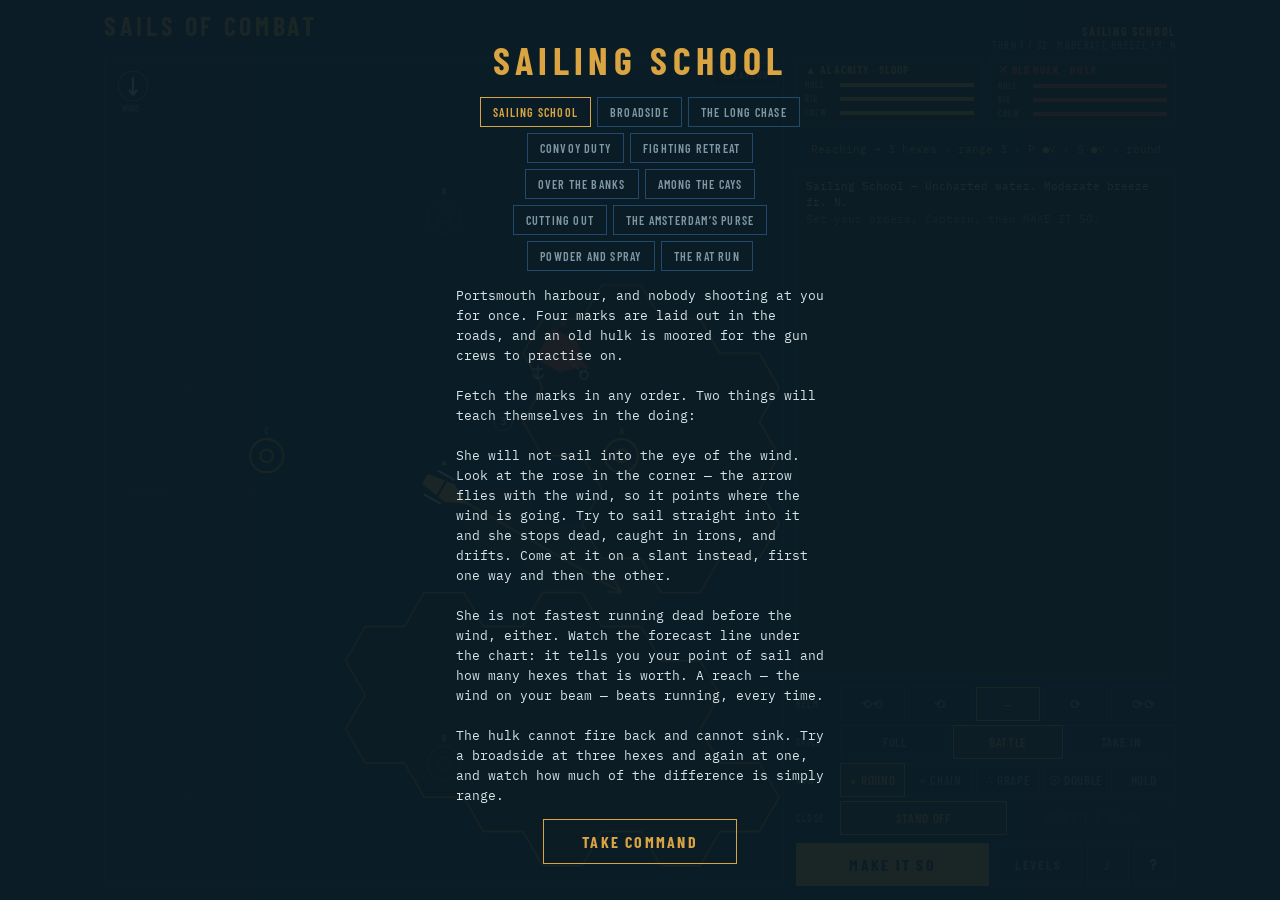
==== commit 21e8a9df: "Register the service worker outside the module graph, so a broken page can still heal Bryan's regula" ====
--- a/index.html
+++ b/index.html
@@ -99,6 +99,15 @@
   </div>
 </div>
 
+<script>
+// Registration lives OUTSIDE the module graph on purpose: if a broken deploy
+// (or a stale cache mix) kills the modules, this still runs, the worker still
+// installs, and the page heals itself on the next load. Inside main.js it
+// could never rescue the exact failure it exists to prevent.
+if ('serviceWorker' in navigator && (location.protocol === 'http:' || location.protocol === 'https:')) {
+  navigator.serviceWorker.register('sw.js').catch(function () { /* no worker, no harm */ });
+}
+</script>
 <script type="module" src="src/main.js"></script>
 </body>
 </html>
--- a/src/styles/components.css
+++ b/src/styles/components.css
@@ -318,3 +318,18 @@
   .ref-row { flex-direction: column; gap: 1px; }
   .ref-k { flex: none; }
 }
+
+/* --- a newer build is live and this page is not it --- */
+.update-bar {
+  position: fixed; left: 50%; transform: translateX(-50%); bottom: 12px; z-index: 40;
+  display: flex; align-items: center; gap: 8px;
+  background: var(--panel); border: 1px solid var(--brass);
+  padding: 8px 10px;
+  font-family: "IBM Plex Mono", monospace; font-size: 11.5px; color: var(--ink);
+}
+.update-bar button {
+  font-family: "Barlow Condensed", sans-serif; font-size: 11px; font-weight: 700;
+  letter-spacing: 0.1em; text-transform: uppercase; padding: 5px 10px; cursor: pointer;
+  border: 1px solid var(--brass); background: var(--brass); color: var(--sea);
+}
+.update-bar button.quiet { background: transparent; color: var(--ink-dim); border-color: var(--chart); }
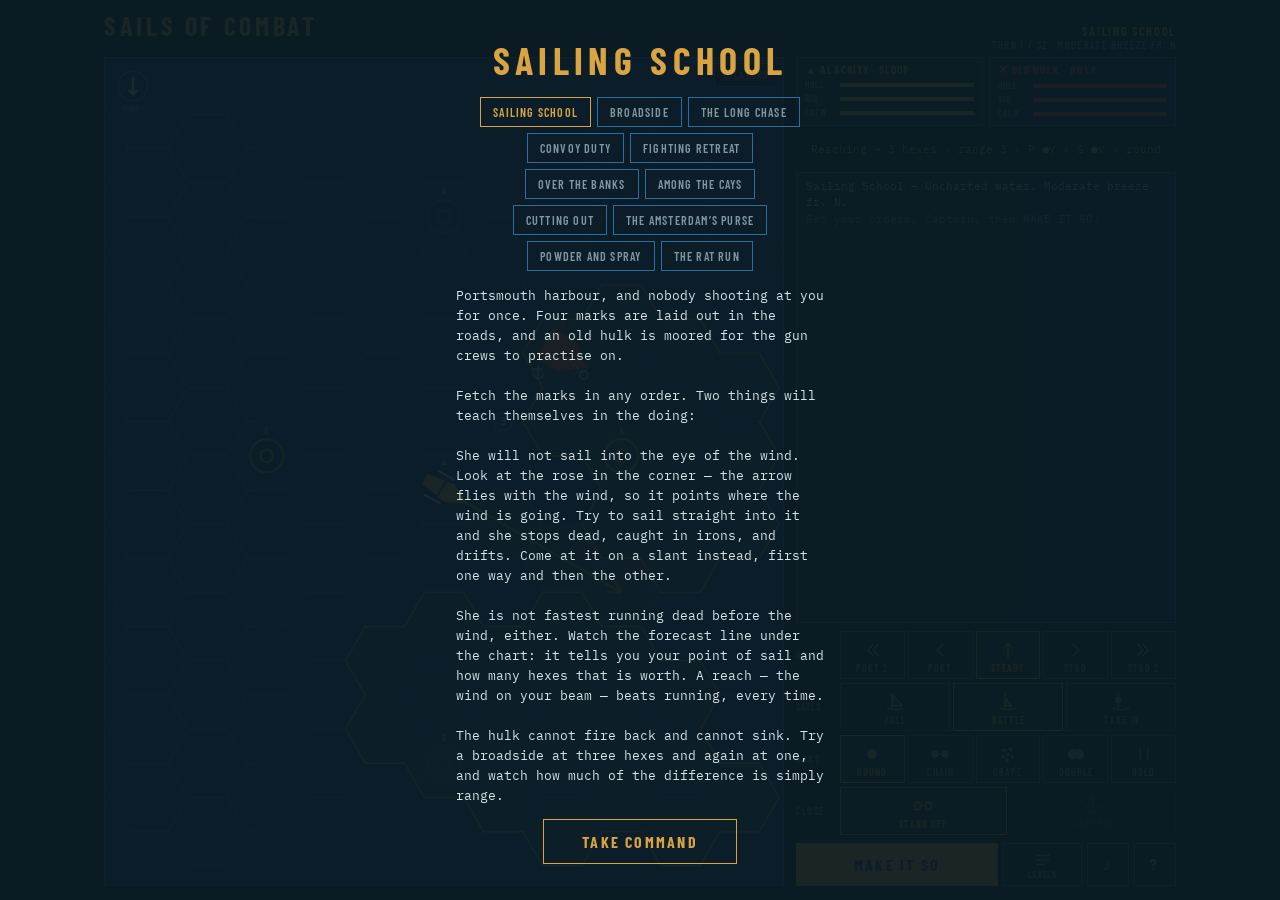
==== commit d4c0142e: "The orders speak in pictures first Five rows of nine-point capitals is a lot to read with a guarda c" ====
--- a/index.html
+++ b/index.html
@@ -32,27 +32,27 @@
     <div class="orders" id="ordersNormal">
       <div class="orow"><span class="lbl">Helm</span>
         <div class="seg" id="segHelm">
-          <button data-v="-2">⟲⟲</button><button data-v="-1">⟲</button><button data-v="0" class="on">—</button><button data-v="1">⟳</button><button data-v="2">⟳⟳</button>
+          <button data-v="-2" data-ic="helm-port-2" title="Two points to port" aria-label="Two points to port"><span class="cap">Port 2</span></button><button data-v="-1" data-ic="helm-port-1" title="One point to port" aria-label="One point to port"><span class="cap">Port</span></button><button data-v="0" data-ic="helm-steady" class="on" title="Steady as she goes" aria-label="Steady as she goes"><span class="cap">Steady</span></button><button data-v="1" data-ic="helm-stbd-1" title="One point to starboard" aria-label="One point to starboard"><span class="cap">Stbd</span></button><button data-v="2" data-ic="helm-stbd-2" title="Two points to starboard" aria-label="Two points to starboard"><span class="cap">Stbd 2</span></button>
         </div>
       </div>
       <div class="orow"><span class="lbl">Sails</span>
         <div class="seg" id="segSails">
-          <button data-v="full">Full</button><button data-v="battle" class="on">Battle</button><button data-v="takein">Take in</button>
+          <button data-v="full" data-ic="sail-full" title="Full sail: fastest, but the gun crews go aloft and the guns stay silent" aria-label="Full sail"><span class="cap">Full</span></button><button data-v="battle" data-ic="sail-battle" class="on" title="Battle sail: the fighting canvas" aria-label="Battle sail"><span class="cap">Battle</span></button><button data-v="takein" data-ic="sail-takein" title="Take in sail: slow, but the topmen repair rigging" aria-label="Take in sail"><span class="cap">Take in</span></button>
         </div>
       </div>
       <div class="orow"><span class="lbl">Guns</span>
         <div class="seg" id="segShot">
-          <button data-v="round" class="on"><span class="ic">●</span>Round</button><button data-v="chain"><span class="ic">∞</span>Chain</button><button data-v="grape"><span class="ic">∴</span>Grape</button><button data-v="double"><span class="ic">⦿</span>Double</button><button data-v="hold">Hold</button><button data-v="fireparty" id="firePartyBtn">Fire party</button>
+          <button data-v="round" data-ic="shot-round" class="on" title="Round shot: hulls her, and the splinters kill her people" aria-label="Round shot"><span class="cap">Round</span></button><button data-v="chain" data-ic="shot-chain" title="Chain shot: cuts her rigging so she cannot run" aria-label="Chain shot"><span class="cap">Chain</span></button><button data-v="grape" data-ic="shot-grape" title="Grape: sweeps her deck at close range" aria-label="Grape shot"><span class="cap">Grape</span></button><button data-v="double" data-ic="shot-double" title="Double shot: brutal, short-ranged, slow to reload" aria-label="Double shot"><span class="cap">Double</span></button><button data-v="hold" data-ic="shot-hold" title="Hold fire: keep what is in the barrels" aria-label="Hold fire"><span class="cap">Hold</span></button><button data-v="fireparty" data-ic="fire-party" id="firePartyBtn" title="Fire party: every hand to the buckets, no gunnery this turn" aria-label="Fire party"><span class="cap">Fire party</span></button>
         </div>
       </div>
       <div class="orow" id="cableRow"><span class="lbl">Cable</span>
         <div class="seg" id="segCable">
-          <button data-v="stand" class="on">Stand on</button><button data-v="letgo" id="anchorBtn">Let go anchor</button><button data-v="weigh" id="weighBtn">Weigh anchor</button>
+          <button data-v="stand" data-ic="cable-stand" class="on" title="Stand on under way" aria-label="Stand on"><span class="cap">Stand on</span></button><button data-v="letgo" data-ic="cable-letgo" id="anchorBtn" aria-label="Let go the anchor"><span class="cap">Let go</span></button><button data-v="weigh" data-ic="cable-weigh" id="weighBtn" aria-label="Weigh anchor"><span class="cap">Weigh</span></button>
         </div>
       </div>
       <div class="orow"><span class="lbl">Close</span>
         <div class="seg" id="segGrap">
-          <button data-v="no" class="on">Stand off</button><button data-v="yes" id="grapBtn">Grapple &amp; board</button><button data-v="prize" id="prizeBtn">Take possession</button>
+          <button data-v="no" data-ic="close-off" class="on" title="Stand off: no hooks this turn" aria-label="Stand off"><span class="cap">Stand off</span></button><button data-v="yes" data-ic="close-grapple" id="grapBtn" aria-label="Grapple and board"><span class="cap">Grapple</span></button><button data-v="prize" data-ic="close-prize" id="prizeBtn" aria-label="Take possession"><span class="cap">Possess</span></button>
         </div>
       </div>
     </div>
@@ -70,7 +70,7 @@
       </div>
       <div class="orow"><span class="lbl">Melee</span>
         <div class="seg" id="segMelee">
-          <button data-v="press" class="on" title="Everyone over the side: gains ground fastest, and pays the heaviest butcher's bill">All hands</button><button data-v="boarders" title="The boarding party alone: steadier going, far cheaper in men">Boarders</button><button data-v="hold" title="Hold the rail: the strongest posture there is, but it gains no ground">Repel</button><button data-v="back" title="Cut the lashings and sheer off — easier while you are winning the deck">Cut free</button>
+          <button data-v="press" data-ic="melee-press" class="on" title="Everyone over the side: gains ground fastest, and pays the heaviest butcher's bill" aria-label="All hands"><span class="cap">All hands</span></button><button data-v="boarders" data-ic="melee-boarders" title="The boarding party alone: steadier going, far cheaper in men" aria-label="Boarders"><span class="cap">Boarders</span></button><button data-v="hold" data-ic="melee-hold" title="Hold the rail: the strongest posture there is, but it gains no ground" aria-label="Repel boarders"><span class="cap">Repel</span></button><button data-v="back" data-ic="melee-back" title="Cut the lashings and sheer off — easier while you are winning the deck" aria-label="Cut free"><span class="cap">Cut free</span></button>
         </div>
       </div>
     </div>
@@ -80,7 +80,7 @@
     <div class="execrow">
       <button id="exec">Make it so</button>
       <button id="endAction" hidden>End action</button>
-      <button id="restart">Levels</button>
+      <button id="restart" data-ic="levels" title="Levels (L)" aria-label="Levels"><span class="cap">Levels</span></button>
       <button id="mute" class="icon-btn" title="Sound on or off" aria-label="Sound on or off">♪</button>
       <button id="help" class="icon-btn" title="What the orders mean (?)" aria-label="Reference card">?</button>
     </div>
--- a/src/styles/base.css
+++ b/src/styles/base.css
@@ -1,17 +1,21 @@
-/* Committed single-theme: night gunnery chart. Painted explicitly so it holds
-   on any host ground — no light-mode variant by design. */
+/* Committed single-theme: a night gunnery chart, but the water is the sea and
+   not the page. The page ground (--deck) is the dark thing; the chart itself
+   is painted in a real ocean blue so that on a phone, where the chart is most
+   of the screen, the eye reads "water" before it reads "grid". Painted
+   explicitly so it holds on any host ground — no light-mode variant by design. */
 :root {
-  --sea: #0D2940;
-  --panel: #11293A;
-  --chart: #21496B;
-  --chart-dim: #17374F;
-  /* Water gets colder and darker as it deepens; land is warm against it, so
+  --deck: #0A1C2C;
+  --sea: #123F6B;
+  --panel: #0F2A40;
+  --chart: #2E6E9E;
+  --chart-dim: #1F578A;
+  /* Water gets warmer and paler as it shoals; land is warm against it, so
      the eye reads coast, bank and open sea apart at a glance. */
-  --sea-shallow: #14425A;
+  --sea-shallow: #1E6E93;
   --land: #3A4436;
-  --land-shore: #4A5340;
-  --shoal: #3C6A72;
-  --anchorage: rgba(60, 106, 114, 0.18);
+  --land-shore: #55604A;
+  --shoal: #6CC3CB;
+  --anchorage: rgba(108, 195, 203, 0.18);
   --land-tall: #56603F;
   --ink: #D8E4E8;
   --ink-dim: #7E97A2;
@@ -28,7 +32,7 @@
 
 html, body {
   margin: 0; padding: 0; height: 100%;
-  background: var(--sea);
+  background: var(--deck);
   color: var(--ink);
   font-family: "Barlow Condensed", "Arial Narrow", sans-serif;
   touch-action: manipulation;
--- a/src/styles/layout.css
+++ b/src/styles/layout.css
@@ -56,7 +56,10 @@
 
 @media (min-width: 1100px) {
   .wrap { grid-template-columns: minmax(0, 1.5fr) 380px; }
-  .seg button { font-size: 14px; padding: 10px 0; }
+  /* Heavier selectors than components.css's base rule, which loads later. */
+  .orders .seg button { min-height: 48px; }
+  .orders .seg button .ic svg { width: 22px; height: 22px; }
+  .orders .seg button .cap { font-size: 10px; }
 }
 
 /* Small screens: the chart is the game. Everything else gets compact so the
@@ -77,7 +80,14 @@
   .hint { font-size: 10px; min-height: 2.4em; }
   .orow .lbl { width: 30px; font-size: 9px; }
   .seg { gap: 2px; }
-  .seg button { font-size: 11px; padding: 6px 0; min-height: 30px; }
+  /* The chart is the game, so the order rows stay as short as they were:
+     icon and caption side by side rather than stacked. */
+  .orders .seg button { flex-direction: row; gap: 4px; padding: 3px 2px; min-height: 32px; }
+  .orders .seg button .ic svg { width: 16px; height: 16px; }
+  .orders .seg button .cap { font-size: 7.5px; letter-spacing: 0.06em; }
+  #restart { flex-direction: row; gap: 4px; }
+  #restart .ic svg { width: 15px; height: 15px; }
+  #restart .cap { font-size: 7.5px; }
   #exec { font-size: 14px; padding: 9px 0; }
   .log { height: 46px; font-size: 10px; padding: 3px 6px; }
 }
@@ -86,6 +96,7 @@
 @media (max-height: 480px) and (orientation: landscape) {
   h1 { font-size: 17px; }
   .log { height: 44px; }
-  .seg button { padding: 6px 0; font-size: 12px; }
+  .orders .seg button { padding: 3px 0 2px; min-height: 34px; }
+  .orders .seg button .ic svg { width: 15px; height: 15px; }
   #exec { padding: 8px 0; }
 }
--- a/src/styles/components.css
+++ b/src/styles/components.css
@@ -39,10 +39,15 @@
 .seg { flex: 1; display: flex; gap: 3px; }
 .seg button {
   flex: 1; font-size: var(--ui-md); font-weight: 600; letter-spacing: 0.05em; text-transform: uppercase;
-  padding: 8px 0; border: 1px solid var(--chart);
+  padding: 5px 0 4px; border: 1px solid var(--chart);
   background: transparent; color: var(--ink-dim); cursor: pointer;
-  min-height: 34px;
-}
+  min-height: 42px;
+  /* Picture over word: the icon is the control, the caption confirms it. */
+  display: flex; flex-direction: column; align-items: center; justify-content: center; gap: 2px;
+}
+.seg button .ic { display: block; line-height: 0; }
+.seg button .ic svg { width: 19px; height: 19px; display: block; }
+.seg button .cap { font-size: 8.5px; letter-spacing: 0.1em; line-height: 1; white-space: nowrap; }
 .seg button.on { border-color: var(--brass); color: var(--brass); background: rgba(217,164,65,0.10); }
 .seg button:disabled { opacity: 0.3; cursor: default; }
 .seg button:focus-visible { outline: 2px solid var(--flash); outline-offset: 1px; }
@@ -51,7 +56,13 @@
 .execrow button { font-weight: 700; letter-spacing: 0.14em; text-transform: uppercase; cursor: pointer; }
 #exec { flex: 2.6; font-size: var(--ui-lg); padding: 11px 0; border: 1px solid var(--brass); background: var(--brass); color: var(--sea); }
 #exec:disabled { opacity: 0.4; }
-#restart { flex: 1; font-size: var(--ui-md); border: 1px solid var(--chart); background: transparent; color: var(--ink-dim); }
+#restart {
+  flex: 1; font-size: var(--ui-md); border: 1px solid var(--chart); background: transparent; color: var(--ink-dim);
+  display: flex; flex-direction: column; align-items: center; justify-content: center; gap: 2px; padding: 4px 0 3px;
+}
+#restart .ic { line-height: 0; }
+#restart .ic svg { width: 18px; height: 18px; display: block; }
+#restart .cap { font-size: 8.5px; letter-spacing: 0.1em; line-height: 1; }
 
 /* --- log --- */
 .log {
@@ -176,9 +187,6 @@
 }
 .layers-note:empty { display: none; }
 
-/* Charge glyphs on the shot buttons: a ball, two linked, a scatter, a double. */
-.seg button .ic { margin-right: 4px; opacity: 0.85; font-size: 11px; }
-@media (max-width: 480px) { .seg button .ic { margin-right: 2px; } }
 
 /* The full action, on a tap. */
 .logfull {
